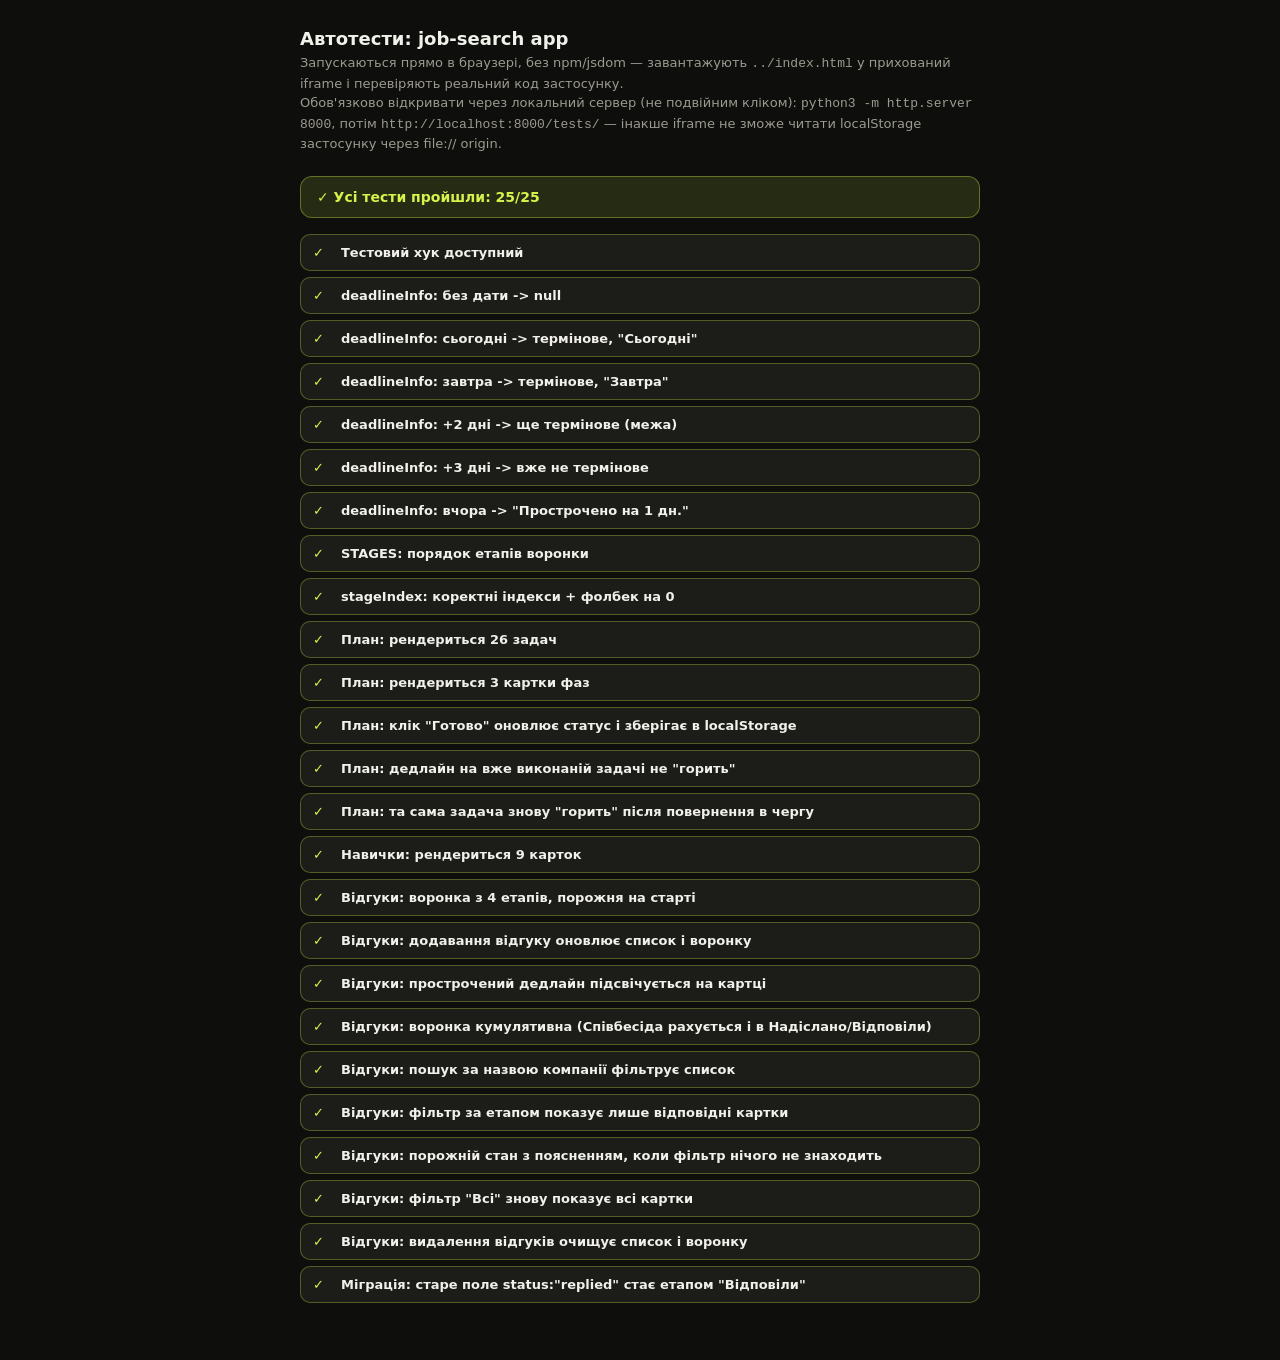
==== tests/index.html @ 1b290388 "Add search and stage filter to the applications list Search by company name and filter cards by funn" ====
<!DOCTYPE html>
<html lang="uk">
<head>
<meta charset="utf-8">
<meta name="viewport" content="width=device-width, initial-scale=1">
<title>Автотести — job-search app</title>
<style>
  body {
    font-family: system-ui, -apple-system, sans-serif;
    background: #0E0F0C; color: #F1F0EA;
    padding: 28px 20px 60px; max-width: 680px; margin: 0 auto;
  }
  h1 { font-size: 18px; margin: 0 0 4px; }
  p.hint { color: #9C9A90; font-size: 13px; margin: 0 0 22px; line-height: 1.5; }
  #summary {
    font-size: 14px; font-weight: 700; padding: 12px 16px; border-radius: 12px;
    margin-bottom: 16px; border: 1px solid rgba(255,255,255,.1);
  }
  #summary.pass { background: rgba(214,242,75,.12); color: #D6F24B; border-color: rgba(214,242,75,.35); }
  #summary.fail { background: rgba(255,111,91,.1); color: #FF6F5B; border-color: rgba(255,111,91,.4); }
  #results { display: flex; flex-direction: column; gap: 6px; }
  .row {
    display: flex; gap: 10px; align-items: flex-start; padding: 10px 12px;
    border-radius: 10px; background: #1C1D19; border: 1px solid rgba(255,255,255,.08); font-size: 13px;
  }
  .row.pass { border-color: rgba(214,242,75,.3); }
  .row.fail { border-color: rgba(255,111,91,.5); background: rgba(255,111,91,.07); }
  .row .mark { flex: 0 0 auto; font-weight: 800; width: 18px; }
  .row.pass .mark { color: #D6F24B; }
  .row.fail .mark { color: #FF6F5B; }
  .row .body { display: flex; flex-direction: column; gap: 3px; }
  .row .name { font-weight: 600; }
  .row .msg { color: #9C9A90; white-space: pre-wrap; font-family: ui-monospace, monospace; font-size: 12px; }
  iframe#sut { position: absolute; width: 390px; height: 844px; left: -9999px; top: 0; border: 0; }
</style>
</head>
<body>
  <h1>Автотести: job-search app</h1>
  <p class="hint">
    Запускаються прямо в браузері, без npm/jsdom — завантажують <code>../index.html</code>
    у прихований iframe і перевіряють реальний код застосунку.<br>
    Обов'язково відкривати через локальний сервер (не подвійним кліком): <code>python3 -m http.server 8000</code>,
    потім <code>http://localhost:8000/tests/</code> — інакше iframe не зможе читати localStorage застосунку через file:// origin.
  </p>
  <div id="summary">Виконується…</div>
  <div id="results"></div>

  <iframe id="sut"></iframe>

  <script>
  (function () {
    var resultsEl = document.getElementById('results');
    var summaryEl = document.getElementById('summary');
    var results = [];

    function record(name, ok, detail) {
      results.push({ name: name, ok: ok, detail: detail || '' });
      var row = document.createElement('div');
      row.className = 'row ' + (ok ? 'pass' : 'fail');
      row.innerHTML =
        '<span class="mark">' + (ok ? '✓' : '✕') + '</span>' +
        '<span class="body"><span class="name"></span>' + (detail ? '<span class="msg"></span>' : '') + '</span>';
      row.querySelector('.name').textContent = name;
      if (detail) row.querySelector('.msg').textContent = detail;
      resultsEl.appendChild(row);
    }

    function assert(cond, msg) {
      if (!cond) throw new Error(msg || 'assertion failed');
    }

    function addDays(date, n) {
      var d = new Date(date);
      d.setDate(d.getDate() + n);
      return d;
    }

    function fmt(date) {
      var y = date.getFullYear();
      var m = String(date.getMonth() + 1).padStart(2, '0');
      var d = String(date.getDate()).padStart(2, '0');
      return y + '-' + m + '-' + d;
    }

    function loadIframe() {
      return new Promise(function (resolve, reject) {
        var ifr = document.getElementById('sut');
        ifr.onload = function () { resolve(ifr.contentWindow); };
        ifr.onerror = function () { reject(new Error('iframe не завантажився')); };
        ifr.src = '../index.html?t=' + Date.now();
      });
    }

    function clearAppStorage() {
      ['job-plan-statuses-v1', 'job-plan-deadlines-v1', 'job-applications-v1', 'job-skills-v1']
        .forEach(function (k) { localStorage.removeItem(k); });
    }

    async function run() {
      var today = new Date(); today.setHours(0, 0, 0, 0);

      clearAppStorage();
      var w, T;
      try {
        w = await loadIframe();
        T = w.__jobAppTest;
        assert(T, 'window.__jobAppTest не знайдено в index.html');
        record('Тестовий хук доступний', true);
      } catch (e) {
        record('Тестовий хук доступний', false, e.message);
        finish();
        return;
      }

      // ---- deadlineInfo ----
      try {
        assert(T.deadlineInfo('') === null, 'очікували null');
        assert(T.deadlineInfo(undefined) === null, 'очікували null');
        record('deadlineInfo: без дати -> null', true);
      } catch (e) { record('deadlineInfo: без дати -> null', false, e.message); }

      try {
        var info = T.deadlineInfo(fmt(today));
        assert(info.urgent === true && info.text === 'Сьогодні', JSON.stringify(info));
        record('deadlineInfo: сьогодні -> термінове, "Сьогодні"', true);
      } catch (e) { record('deadlineInfo: сьогодні -> термінове, "Сьогодні"', false, e.message); }

      try {
        var info = T.deadlineInfo(fmt(addDays(today, 1)));
        assert(info.urgent === true && info.text === 'Завтра', JSON.stringify(info));
        record('deadlineInfo: завтра -> термінове, "Завтра"', true);
      } catch (e) { record('deadlineInfo: завтра -> термінове, "Завтра"', false, e.message); }

      try {
        var info = T.deadlineInfo(fmt(addDays(today, 2)));
        assert(info.urgent === true && info.text === 'Через 2 дн.', JSON.stringify(info));
        record('deadlineInfo: +2 дні -> ще термінове (межа)', true);
      } catch (e) { record('deadlineInfo: +2 дні -> ще термінове (межа)', false, e.message); }

      try {
        var info = T.deadlineInfo(fmt(addDays(today, 3)));
        assert(info.urgent === false, JSON.stringify(info));
        record('deadlineInfo: +3 дні -> вже не термінове', true);
      } catch (e) { record('deadlineInfo: +3 дні -> вже не термінове', false, e.message); }

      try {
        var info = T.deadlineInfo(fmt(addDays(today, -1)));
        assert(info.urgent === true && info.text === 'Прострочено на 1 дн.', JSON.stringify(info));
        record('deadlineInfo: вчора -> "Прострочено на 1 дн."', true);
      } catch (e) { record('deadlineInfo: вчора -> "Прострочено на 1 дн."', false, e.message); }

      // ---- STAGES / stageIndex ----
      try {
        var ids = T.STAGES.map(function (s) { return s.id; });
        assert(JSON.stringify(ids) === JSON.stringify(['sent', 'replied', 'interview', 'offer']), JSON.stringify(ids));
        record('STAGES: порядок етапів воронки', true);
      } catch (e) { record('STAGES: порядок етапів воронки', false, e.message); }

      try {
        assert(T.stageIndex('offer') === 3, 'stageIndex(offer)=' + T.stageIndex('offer'));
        assert(T.stageIndex('невідомий-етап') === 0, 'фолбек=' + T.stageIndex('невідомий-етап'));
        record('stageIndex: коректні індекси + фолбек на 0', true);
      } catch (e) { record('stageIndex: коректні індекси + фолбек на 0', false, e.message); }

      // ---- plan page DOM ----
      var d = w.document;
      try {
        var taskCount = d.querySelectorAll('.task').length;
        assert(taskCount === 26, 'знайдено ' + taskCount);
        record('План: рендериться 26 задач', true);
      } catch (e) { record('План: рендериться 26 задач', false, e.message); }

      try {
        var ovCount = d.querySelectorAll('.ov-card').length;
        assert(ovCount === 3, 'знайдено ' + ovCount);
        record('План: рендериться 3 картки фаз', true);
      } catch (e) { record('План: рендериться 3 картки фаз', false, e.message); }

      var t1 = d.querySelector('.task[data-id="t1"]');
      try {
        t1.querySelector('.seg button[data-key="done"]').click();
        assert(t1.dataset.status === 'done', 'data-status=' + t1.dataset.status);
        var saved = JSON.parse(w.localStorage.getItem('job-plan-statuses-v1') || '{}');
        assert(saved.t1 === 'done', JSON.stringify(saved));
        record('План: клік "Готово" оновлює статус і зберігає в localStorage', true);
      } catch (e) { record('План: клік "Готово" оновлює статус і зберігає в localStorage', false, e.message); }

      try {
        t1.querySelector('.detail-btn').click();
        var dateInput = t1.querySelector('.task-deadline-edit input[type="date"]');
        dateInput.value = fmt(addDays(today, 1));
        dateInput.dispatchEvent(new w.Event('change', { bubbles: true }));
        var chip = t1.querySelector('.task-deadline');
        assert(chip.hidden === false, 'чіп прихований');
        assert(chip.classList.contains('is-urgent') === false, 'очікували НЕ термінове для виконаної задачі: ' + chip.className);
        record('План: дедлайн на вже виконаній задачі не "горить"', true);
      } catch (e) { record('План: дедлайн на вже виконаній задачі не "горить"', false, e.message); }

      try {
        t1.querySelector('.seg button[data-key="queue"]').click();
        var chip = t1.querySelector('.task-deadline');
        assert(chip.classList.contains('is-urgent') === true, 'клас=' + chip.className);
        assert(chip.textContent.indexOf('🔥') === 0, 'текст="' + chip.textContent + '"');
        record('План: та сама задача знову "горить" після повернення в чергу', true);
      } catch (e) { record('План: та сама задача знову "горить" після повернення в чергу', false, e.message); }

      // ---- skills page DOM ----
      try {
        var skillCount = d.querySelectorAll('.skill-card').length;
        assert(skillCount === 9, 'знайдено ' + skillCount);
        record('Навички: рендериться 9 карток', true);
      } catch (e) { record('Навички: рендериться 9 карток', false, e.message); }

      // ---- apps funnel ----
      try {
        var rows = d.querySelectorAll('#appsFunnel .funnel-row');
        assert(rows.length === 4, 'рядків=' + rows.length);
        assert(rows[0].querySelector('.funnel-count').textContent === '0', 'очікували 0 на старті');
        record('Відгуки: воронка з 4 етапів, порожня на старті', true);
      } catch (e) { record('Відгуки: воронка з 4 етапів, порожня на старті', false, e.message); }

      try {
        d.getElementById('appAddBtn').click();
        d.getElementById('appCompany').value = 'Test Co';
        d.getElementById('appDeadline').value = fmt(addDays(today, -1));
        d.getElementById('appForm').requestSubmit();
        var cards = d.querySelectorAll('.app-card');
        assert(cards.length === 1, 'карток=' + cards.length);
        var sentCount = d.querySelector('#appsFunnel .funnel-row:nth-child(1) .funnel-count').textContent;
        assert(sentCount === '1', 'Надіслано=' + sentCount);
        record('Відгуки: додавання відгуку оновлює список і воронку', true);
      } catch (e) { record('Відгуки: додавання відгуку оновлює список і воронку', false, e.message); }

      var appCard = d.querySelector('.app-card');
      try {
        var label = appCard.querySelector('.app-deadline-label');
        assert(label.classList.contains('is-urgent'), 'клас=' + label.className);
        assert(label.textContent.indexOf('Прострочено') !== -1, 'текст="' + label.textContent + '"');
        record('Відгуки: прострочений дедлайн підсвічується на картці', true);
      } catch (e) { record('Відгуки: прострочений дедлайн підсвічується на картці', false, e.message); }

      try {
        appCard.querySelector('.app-seg button[data-key="interview"]').click();
        var counts = Array.from(d.querySelectorAll('#appsFunnel .funnel-count')).map(function (el) { return el.textContent; });
        assert(JSON.stringify(counts) === JSON.stringify(['1', '1', '1', '0']), JSON.stringify(counts));
        record('Відгуки: воронка кумулятивна (Співбесіда рахується і в Надіслано/Відповіли)', true);
      } catch (e) { record('Відгуки: воронка кумулятивна (Співбесіда рахується і в Надіслано/Відповіли)', false, e.message); }

      // ---- filter + search (add a second app so filtering is meaningful) ----
      try {
        d.getElementById('appAddBtn').click();
        d.getElementById('appCompany').value = 'Другий Тест';
        d.getElementById('appForm').requestSubmit();
        var search = d.getElementById('appsSearch');
        search.value = 'test co';
        search.dispatchEvent(new w.Event('input', { bubbles: true }));
        var visible = Array.from(d.querySelectorAll('.app-card .app-company')).map(function (el) { return el.textContent; });
        assert(JSON.stringify(visible) === JSON.stringify(['Test Co']), JSON.stringify(visible));
        record('Відгуки: пошук за назвою компанії фільтрує список', true);
      } catch (e) { record('Відгуки: пошук за назвою компанії фільтрує список', false, e.message); }

      try {
        var search = d.getElementById('appsSearch');
        search.value = '';
        search.dispatchEvent(new w.Event('input', { bubbles: true }));
        d.getElementById('appsStageFilter').querySelector('button[data-key="interview"]').click();
        var visible = Array.from(d.querySelectorAll('.app-card .app-company')).map(function (el) { return el.textContent; });
        assert(JSON.stringify(visible) === JSON.stringify(['Test Co']), JSON.stringify(visible));
        record('Відгуки: фільтр за етапом показує лише відповідні картки', true);
      } catch (e) { record('Відгуки: фільтр за етапом показує лише відповідні картки', false, e.message); }

      try {
        d.getElementById('appsStageFilter').querySelector('button[data-key="offer"]').click();
        var empty = d.getElementById('appsEmpty');
        assert(empty.hidden === false && empty.textContent.indexOf('Нічого не знайдено') !== -1, empty.textContent);
        assert(d.querySelectorAll('.app-card').length === 0, 'карток видно=' + d.querySelectorAll('.app-card').length);
        record('Відгуки: порожній стан з поясненням, коли фільтр нічого не знаходить', true);
      } catch (e) { record('Відгуки: порожній стан з поясненням, коли фільтр нічого не знаходить', false, e.message); }

      try {
        d.getElementById('appsStageFilter').querySelector('button[data-key="all"]').click();
        var cards = d.querySelectorAll('.app-card');
        assert(cards.length === 2, 'карток=' + cards.length);
        record('Відгуки: фільтр "Всі" знову показує всі картки', true);
      } catch (e) { record('Відгуки: фільтр "Всі" знову показує всі картки', false, e.message); }

      try {
        Array.from(d.querySelectorAll('.app-del')).forEach(function (btn) { btn.click(); });
        var cards = d.querySelectorAll('.app-card');
        assert(cards.length === 0, 'карток лишилось=' + cards.length);
        var counts = Array.from(d.querySelectorAll('#appsFunnel .funnel-count')).map(function (el) { return el.textContent; });
        assert(counts.every(function (c) { return c === '0'; }), JSON.stringify(counts));
        record('Відгуки: видалення відгуків очищує список і воронку', true);
      } catch (e) { record('Відгуки: видалення відгуків очищує список і воронку', false, e.message); }

      // ---- migration of legacy data (old "status" field -> "stage") ----
      clearAppStorage();
      localStorage.setItem('job-applications-v1', JSON.stringify([
        { id: 'legacy1', company: 'Legacy Co', link: '', desc: '', status: 'replied' }
      ]));
      try {
        var w2 = await loadIframe();
        var d2 = w2.document;
        var card = d2.querySelector('.app-card[data-id="legacy1"]');
        assert(card, 'картку legacy-відгуку не знайдено');
        var repliedBtn = card.querySelector('.app-seg button[data-key="replied"]');
        assert(repliedBtn.getAttribute('aria-pressed') === 'true', 'aria-pressed=' + repliedBtn.getAttribute('aria-pressed'));
        var dateInput = card.querySelector('.app-deadline input[type="date"]');
        assert(dateInput.value === '', 'value="' + dateInput.value + '"');
        record('Міграція: старе поле status:"replied" стає етапом "Відповіли"', true);
      } catch (e) { record('Міграція: старе поле status:"replied" стає етапом "Відповіли"', false, e.message); }

      clearAppStorage();
      finish();
    }

    function finish() {
      var passed = results.filter(function (r) { return r.ok; }).length;
      var total = results.length;
      summaryEl.className = passed === total ? 'pass' : 'fail';
      summaryEl.textContent = passed === total
        ? '✓ Усі тести пройшли: ' + passed + '/' + total
        : '✕ Провалено ' + (total - passed) + ' з ' + total + ' тестів';
    }

    run();
  })();
  </script>
</body>
</html>
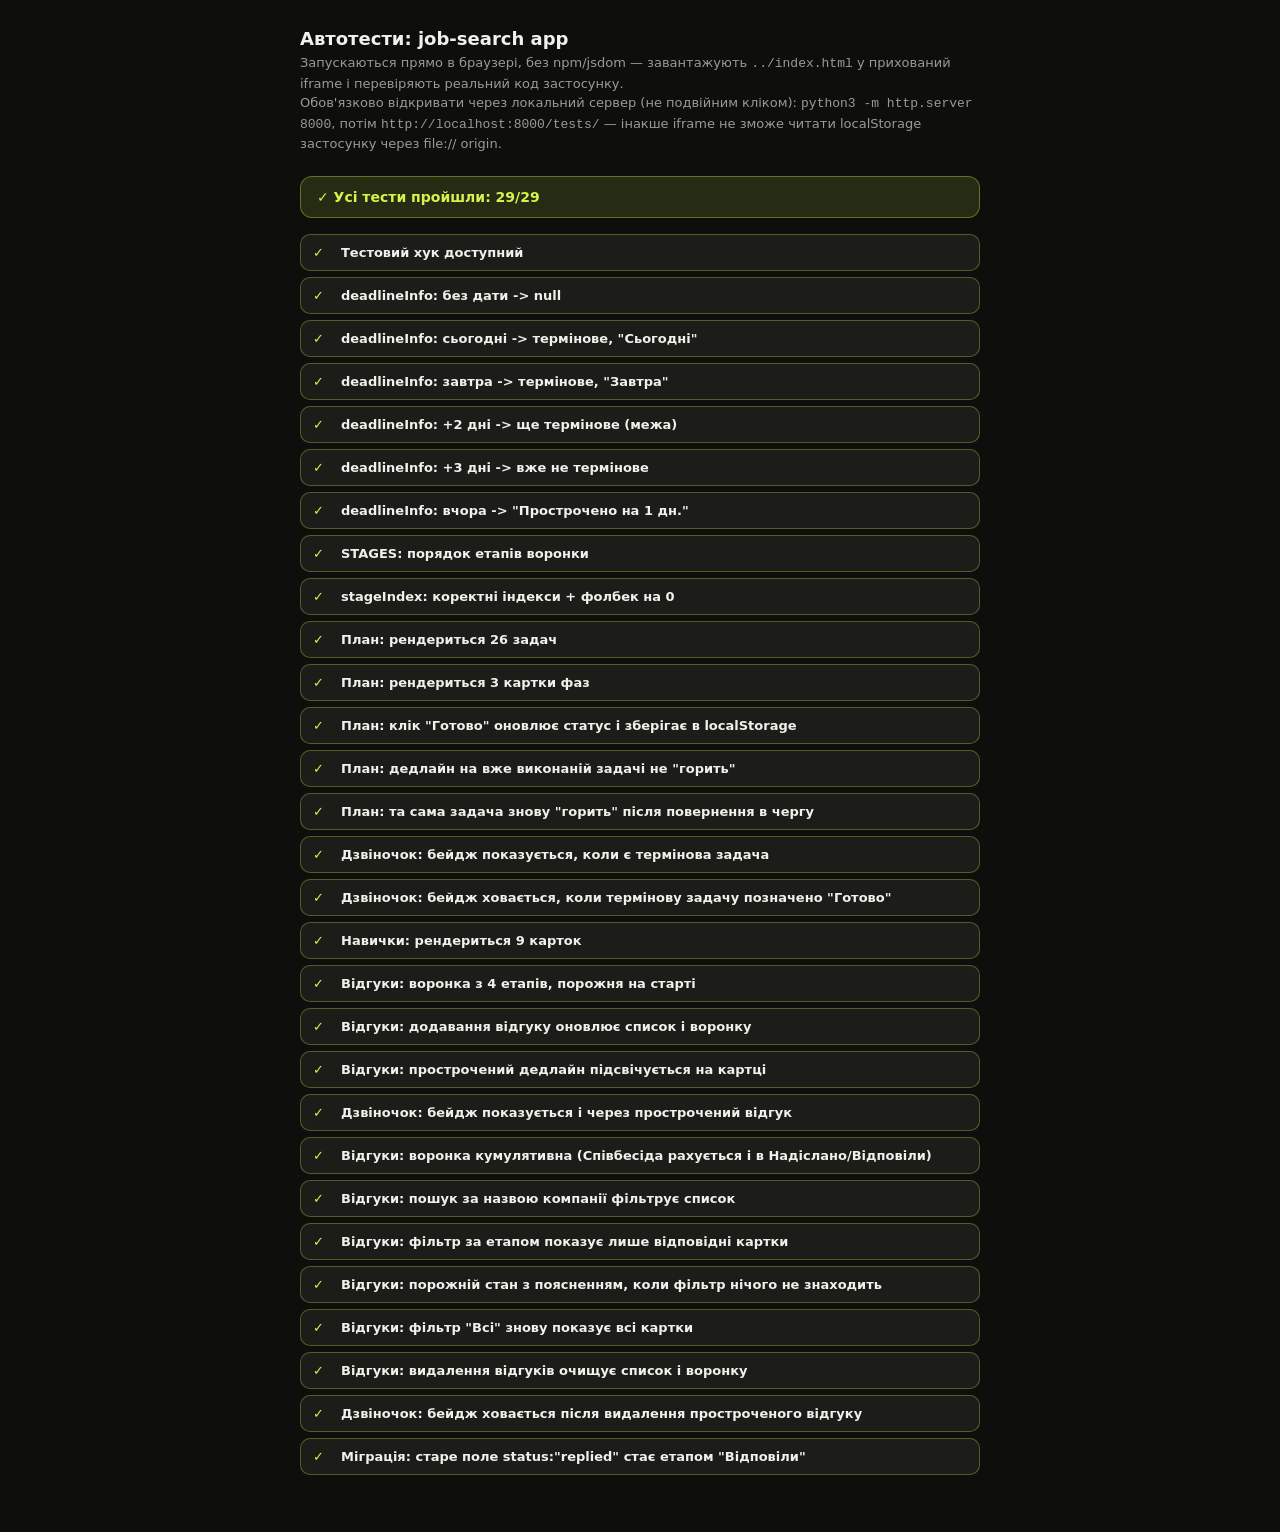
==== commit e2b54419: "Left-align page headers and add a notification bell Replace the symmetric left/right spacer layout (" ====
--- a/tests/index.html
+++ b/tests/index.html
@@ -204,6 +204,21 @@
         record('План: та сама задача знову "горить" після повернення в чергу', true);
       } catch (e) { record('План: та сама задача знову "горить" після повернення в чергу', false, e.message); }
 
+      // ---- notify bell badge ----
+      try {
+        var dots = d.querySelectorAll('.notify-dot');
+        assert(dots.length === 3, 'дзвіночків=' + dots.length);
+        assert(Array.from(dots).every(function (el) { return el.hidden === false; }), 'бейдж не показався при терміновій задачі');
+        record('Дзвіночок: бейдж показується, коли є термінова задача', true);
+      } catch (e) { record('Дзвіночок: бейдж показується, коли є термінова задача', false, e.message); }
+
+      try {
+        t1.querySelector('.seg button[data-key="done"]').click();
+        var dots = d.querySelectorAll('.notify-dot');
+        assert(Array.from(dots).every(function (el) { return el.hidden === true; }), 'бейдж лишився видимим після "Готово"');
+        record('Дзвіночок: бейдж ховається, коли термінову задачу позначено "Готово"', true);
+      } catch (e) { record('Дзвіночок: бейдж ховається, коли термінову задачу позначено "Готово"', false, e.message); }
+
       // ---- skills page DOM ----
       try {
         var skillCount = d.querySelectorAll('.skill-card').length;
@@ -240,6 +255,12 @@
       } catch (e) { record('Відгуки: прострочений дедлайн підсвічується на картці', false, e.message); }
 
       try {
+        var dots = d.querySelectorAll('.notify-dot');
+        assert(Array.from(dots).every(function (el) { return el.hidden === false; }), 'бейдж не показався при простроченому відгуку');
+        record('Дзвіночок: бейдж показується і через прострочений відгук', true);
+      } catch (e) { record('Дзвіночок: бейдж показується і через прострочений відгук', false, e.message); }
+
+      try {
         appCard.querySelector('.app-seg button[data-key="interview"]').click();
         var counts = Array.from(d.querySelectorAll('#appsFunnel .funnel-count')).map(function (el) { return el.textContent; });
         assert(JSON.stringify(counts) === JSON.stringify(['1', '1', '1', '0']), JSON.stringify(counts));
@@ -293,6 +314,12 @@
         record('Відгуки: видалення відгуків очищує список і воронку', true);
       } catch (e) { record('Відгуки: видалення відгуків очищує список і воронку', false, e.message); }
 
+      try {
+        var dots = d.querySelectorAll('.notify-dot');
+        assert(Array.from(dots).every(function (el) { return el.hidden === true; }), 'бейдж лишився видимим після видалення простроченого відгуку');
+        record('Дзвіночок: бейдж ховається після видалення простроченого відгуку', true);
+      } catch (e) { record('Дзвіночок: бейдж ховається після видалення простроченого відгуку', false, e.message); }
+
       // ---- migration of legacy data (old "status" field -> "stage") ----
       clearAppStorage();
       localStorage.setItem('job-applications-v1', JSON.stringify([
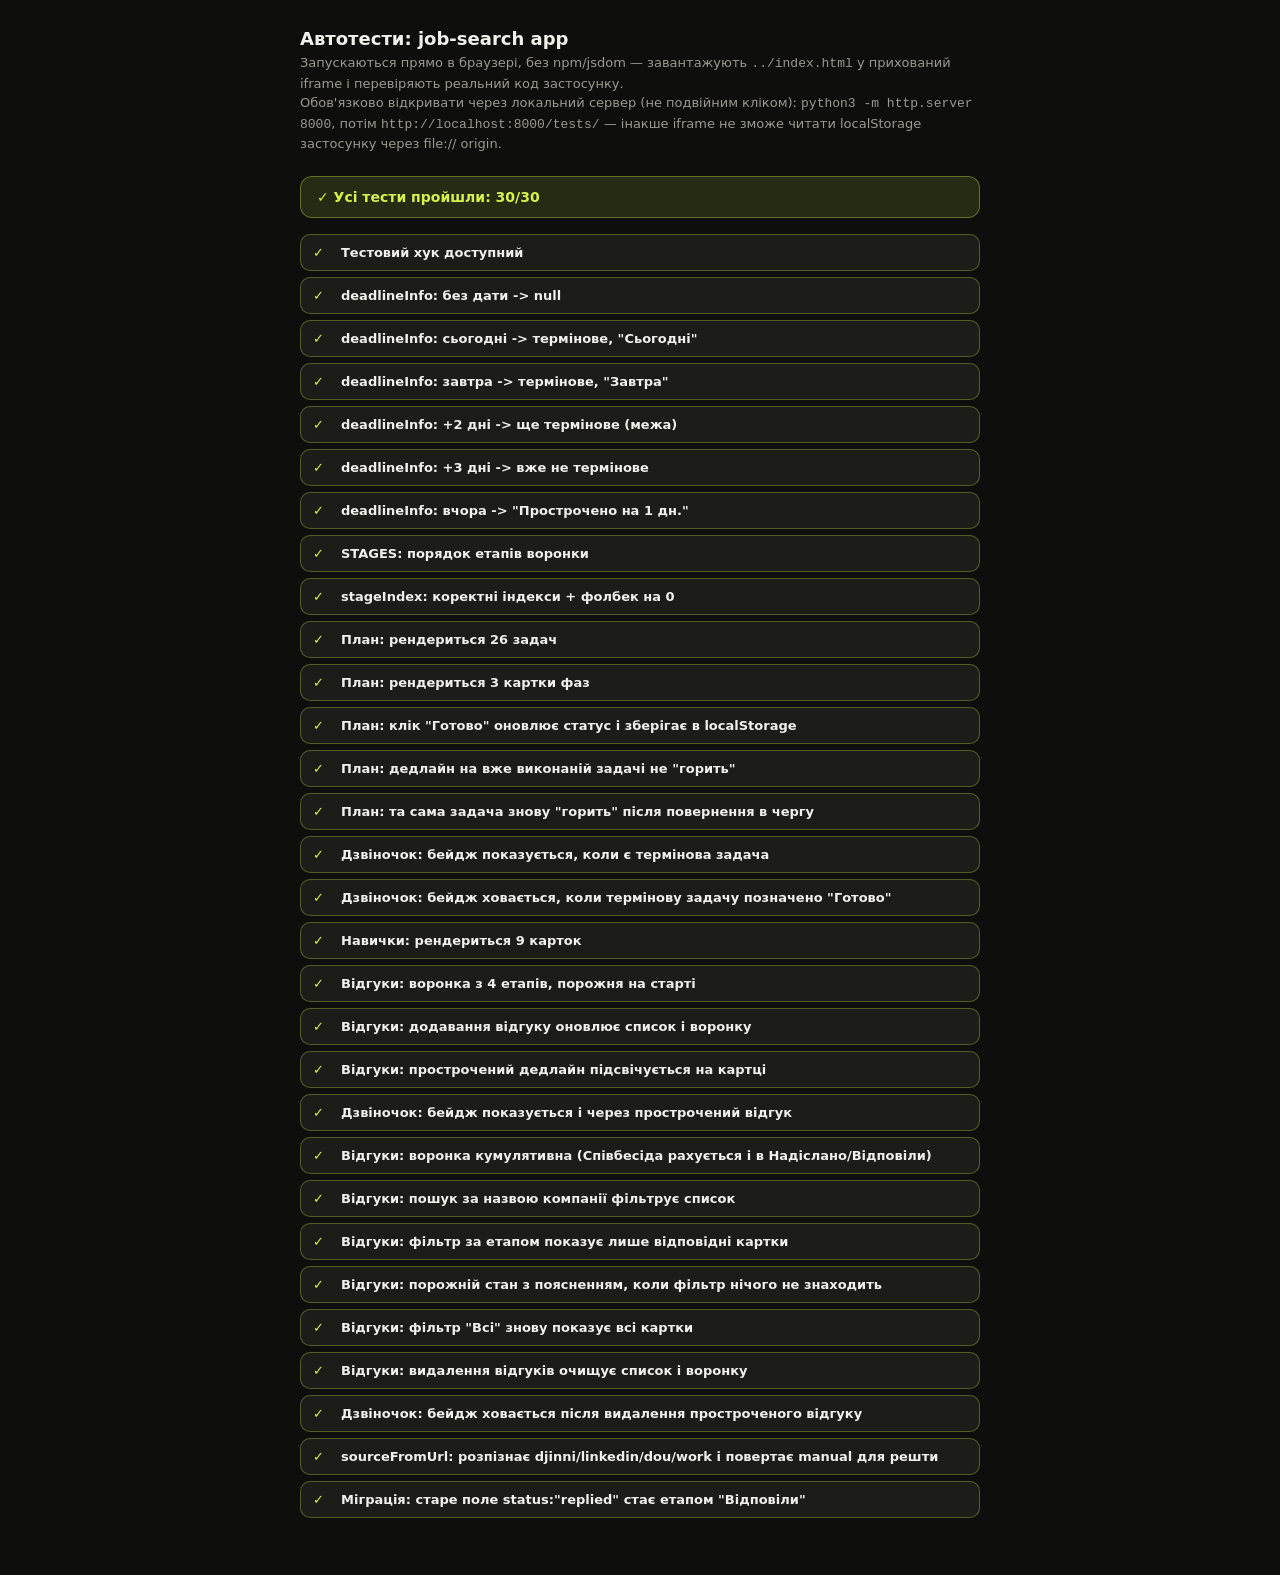
==== commit 1a10d428: "Add Phase 1 job-board source badges and source filter - Add sourceFromUrl() helper that auto-detects" ====
--- a/tests/index.html
+++ b/tests/index.html
@@ -207,7 +207,7 @@
       // ---- notify bell badge ----
       try {
         var dots = d.querySelectorAll('.notify-dot');
-        assert(dots.length === 3, 'дзвіночків=' + dots.length);
+        assert(dots.length === 4, 'дзвіночків=' + dots.length);
         assert(Array.from(dots).every(function (el) { return el.hidden === false; }), 'бейдж не показався при терміновій задачі');
         record('Дзвіночок: бейдж показується, коли є термінова задача', true);
       } catch (e) { record('Дзвіночок: бейдж показується, коли є термінова задача', false, e.message); }
@@ -320,6 +320,19 @@
         record('Дзвіночок: бейдж ховається після видалення простроченого відгуку', true);
       } catch (e) { record('Дзвіночок: бейдж ховається після видалення простроченого відгуку', false, e.message); }
 
+      // ---- sourceFromUrl ----
+      try {
+        assert(T.sourceFromUrl('https://djinni.co/jobs/123') === 'djinni', 'djinni');
+        assert(T.sourceFromUrl('https://www.linkedin.com/jobs/view/123') === 'linkedin', 'linkedin');
+        assert(T.sourceFromUrl('https://jobs.linkedin.com/foo') === 'linkedin', 'linkedin subdomain');
+        assert(T.sourceFromUrl('https://dou.ua/jobs/1') === 'dou', 'dou');
+        assert(T.sourceFromUrl('https://work.ua/jobs/1') === 'work', 'work.ua');
+        assert(T.sourceFromUrl('https://example.com/job') === 'manual', 'unknown -> manual');
+        assert(T.sourceFromUrl('') === 'manual', 'empty -> manual');
+        assert(T.sourceFromUrl(null) === 'manual', 'null -> manual');
+        record('sourceFromUrl: розпізнає djinni/linkedin/dou/work і повертає manual для решти', true);
+      } catch (e) { record('sourceFromUrl: розпізнає djinni/linkedin/dou/work і повертає manual для решти', false, e.message); }
+
       // ---- migration of legacy data (old "status" field -> "stage") ----
       clearAppStorage();
       localStorage.setItem('job-applications-v1', JSON.stringify([
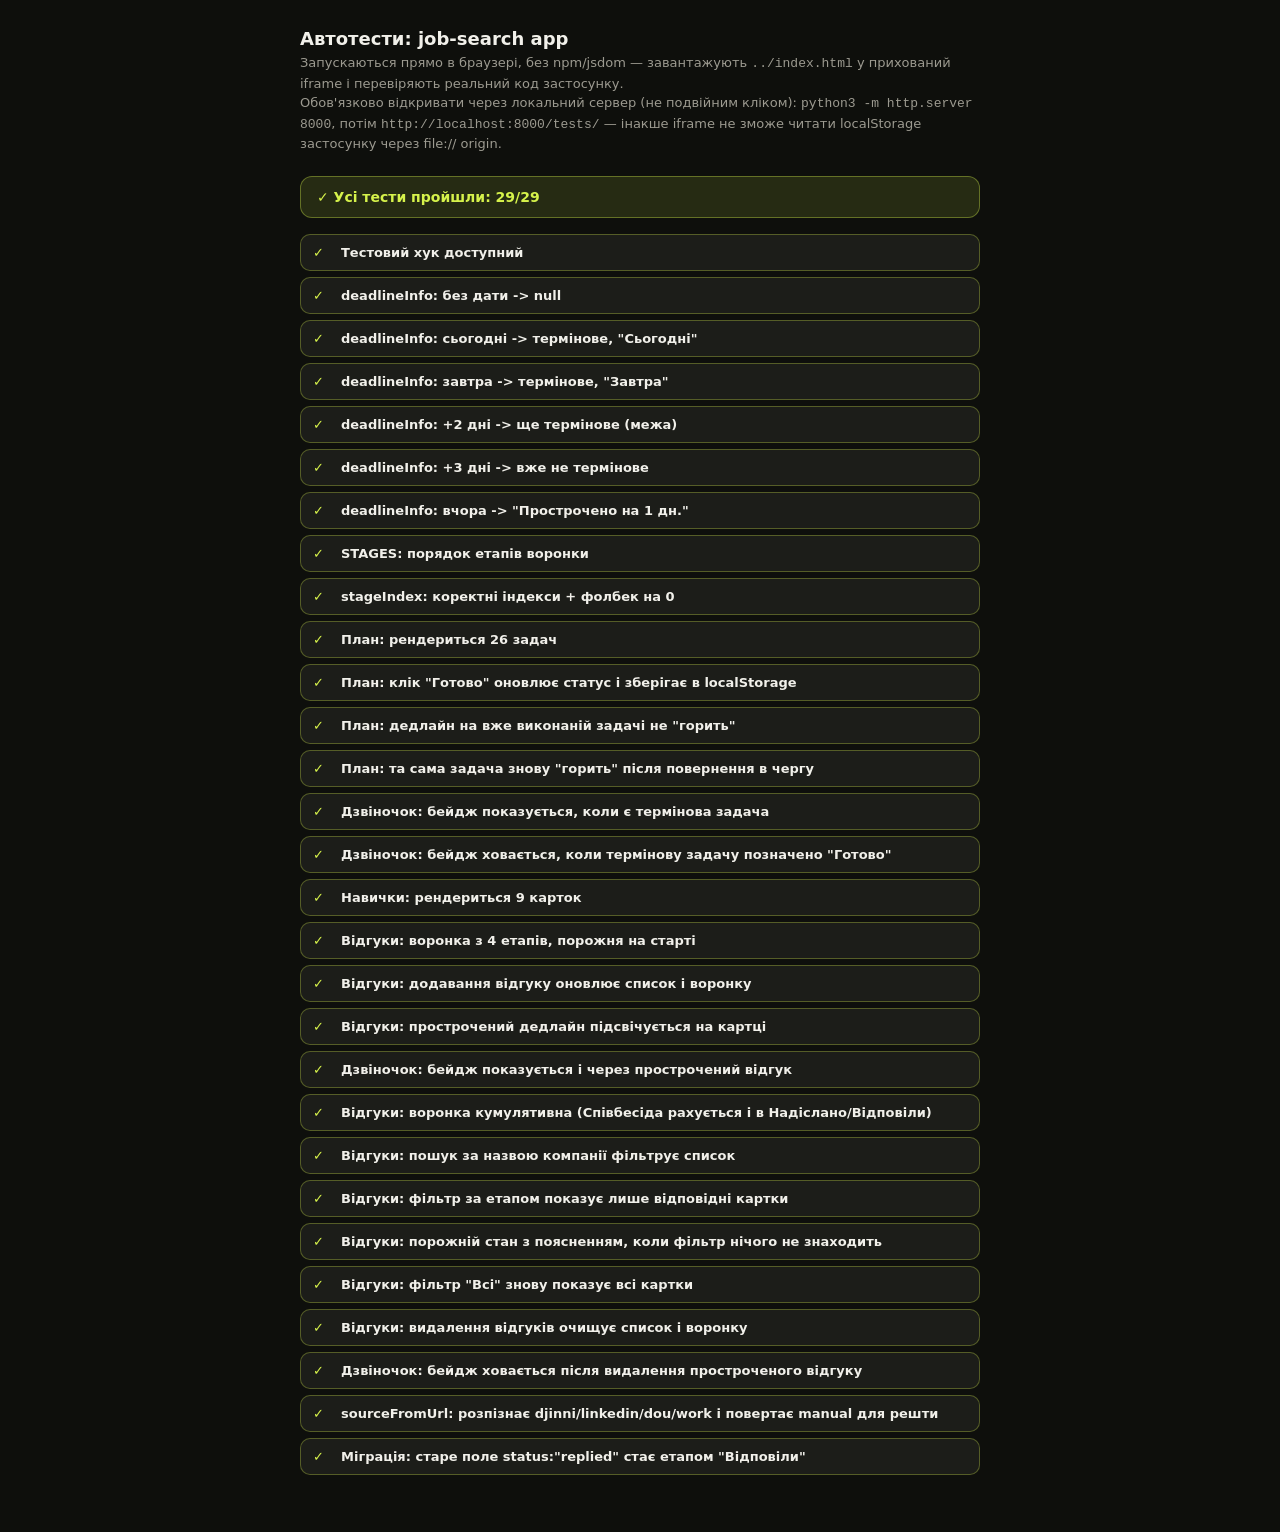
==== commit 38cb774f: "Remove phase-overview cards from the Plan page Drops the Кейси/Сайт і CV/Пошук progress cards above " ====
--- a/tests/index.html
+++ b/tests/index.html
@@ -170,12 +170,6 @@
         record('План: рендериться 26 задач', true);
       } catch (e) { record('План: рендериться 26 задач', false, e.message); }
 
-      try {
-        var ovCount = d.querySelectorAll('.ov-card').length;
-        assert(ovCount === 3, 'знайдено ' + ovCount);
-        record('План: рендериться 3 картки фаз', true);
-      } catch (e) { record('План: рендериться 3 картки фаз', false, e.message); }
-
       var t1 = d.querySelector('.task[data-id="t1"]');
       try {
         t1.querySelector('.seg button[data-key="done"]').click();
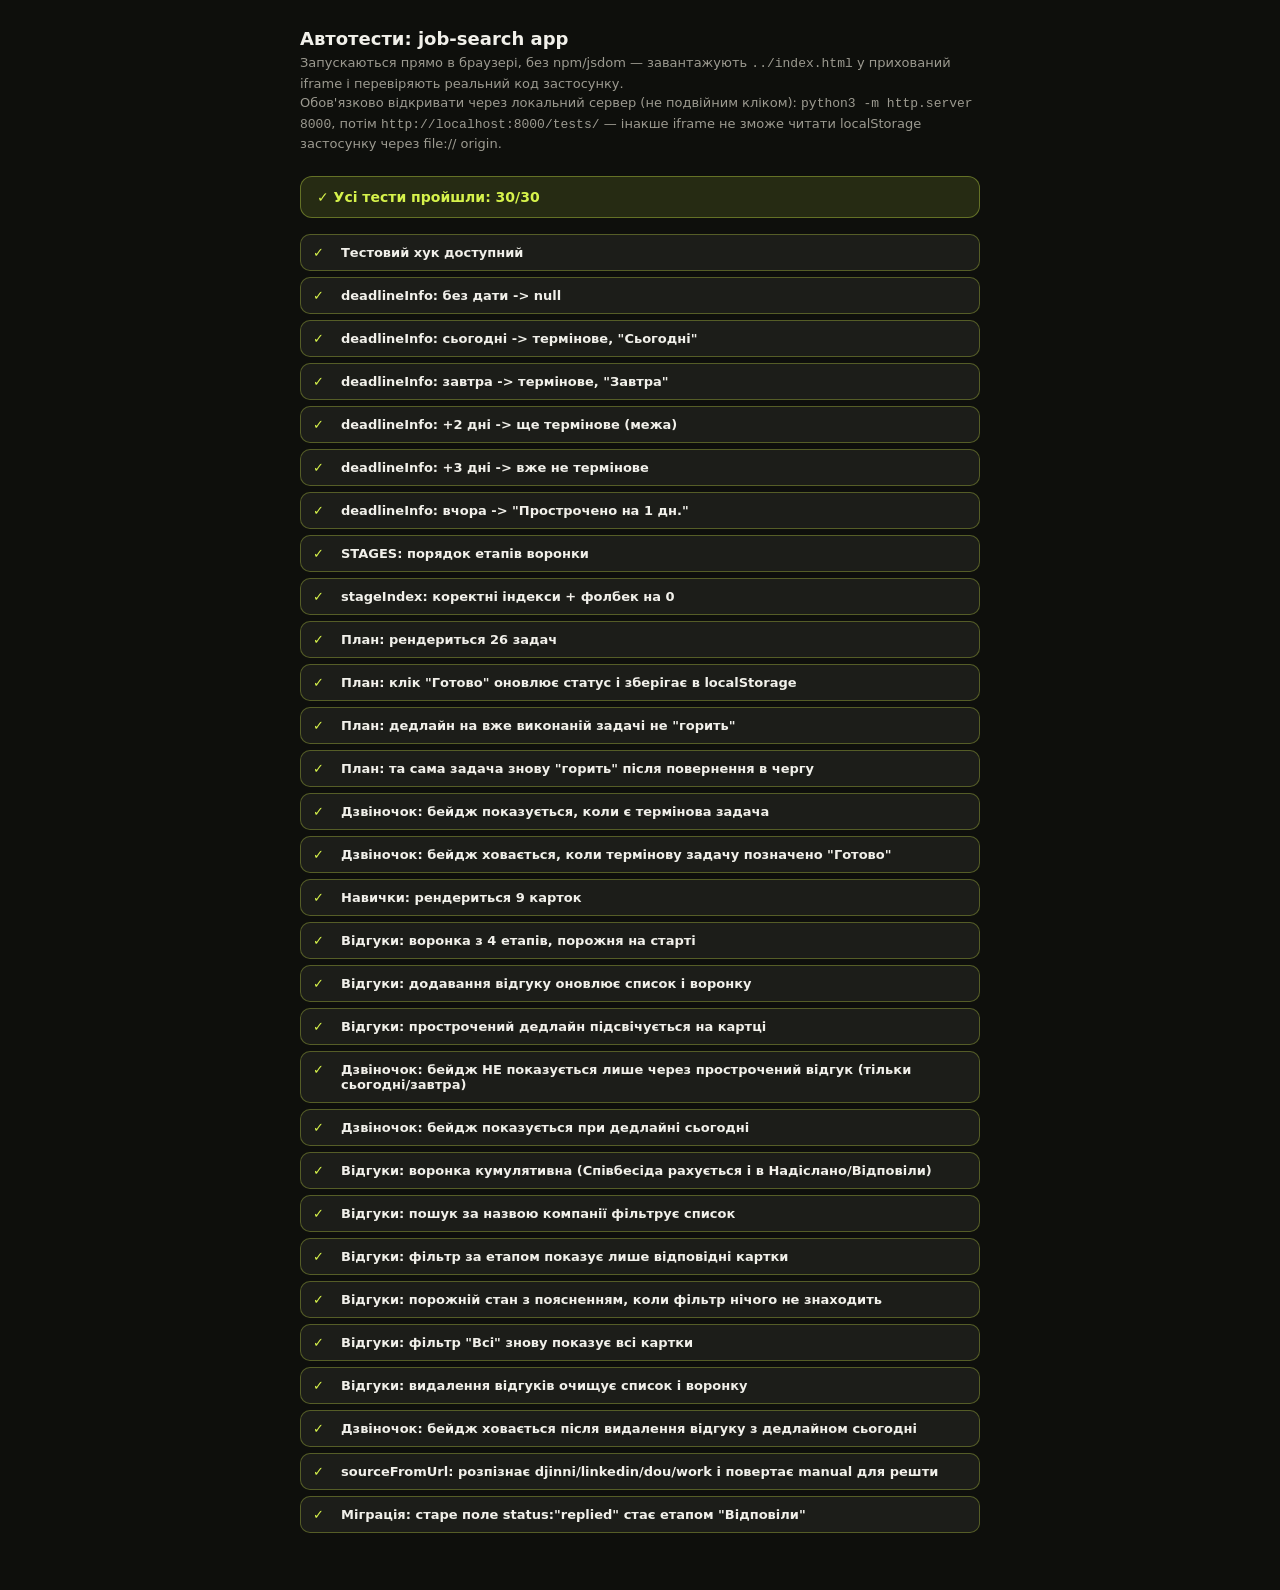
==== commit e8119a55: "Redesign the top bar into a shared ScreenHeader component (Етап 1) Replace the per-page brand-row+to" ====
--- a/tests/index.html
+++ b/tests/index.html
@@ -198,10 +198,10 @@
         record('План: та сама задача знову "горить" після повернення в чергу', true);
       } catch (e) { record('План: та сама задача знову "горить" після повернення в чергу', false, e.message); }
 
-      // ---- notify bell badge ----
-      try {
-        var dots = d.querySelectorAll('.notify-dot');
-        assert(dots.length === 4, 'дзвіночків=' + dots.length);
+      // ---- notify bell badge (bell lives only on the Plan header now) ----
+      try {
+        var dots = d.querySelectorAll('.notify-dot');
+        assert(dots.length === 1, 'дзвіночків=' + dots.length);
         assert(Array.from(dots).every(function (el) { return el.hidden === false; }), 'бейдж не показався при терміновій задачі');
         record('Дзвіночок: бейдж показується, коли є термінова задача', true);
       } catch (e) { record('Дзвіночок: бейдж показується, коли є термінова задача', false, e.message); }
@@ -250,9 +250,18 @@
 
       try {
         var dots = d.querySelectorAll('.notify-dot');
-        assert(Array.from(dots).every(function (el) { return el.hidden === false; }), 'бейдж не показався при простроченому відгуку');
-        record('Дзвіночок: бейдж показується і через прострочений відгук', true);
-      } catch (e) { record('Дзвіночок: бейдж показується і через прострочений відгук', false, e.message); }
+        assert(Array.from(dots).every(function (el) { return el.hidden === true; }), 'бейдж показався лише через прострочений (не сьогодні/завтра) відгук');
+        record('Дзвіночок: бейдж НЕ показується лише через прострочений відгук (тільки сьогодні/завтра)', true);
+      } catch (e) { record('Дзвіночок: бейдж НЕ показується лише через прострочений відгук (тільки сьогодні/завтра)', false, e.message); }
+
+      try {
+        var dateInput = appCard.querySelector('.app-deadline input[type="date"]');
+        dateInput.value = fmt(today);
+        dateInput.dispatchEvent(new w.Event('change', { bubbles: true }));
+        var dots = d.querySelectorAll('.notify-dot');
+        assert(Array.from(dots).every(function (el) { return el.hidden === false; }), 'бейдж не показався при дедлайні сьогодні');
+        record('Дзвіночок: бейдж показується при дедлайні сьогодні', true);
+      } catch (e) { record('Дзвіночок: бейдж показується при дедлайні сьогодні', false, e.message); }
 
       try {
         appCard.querySelector('.app-seg button[data-key="interview"]').click();
@@ -310,9 +319,9 @@
 
       try {
         var dots = d.querySelectorAll('.notify-dot');
-        assert(Array.from(dots).every(function (el) { return el.hidden === true; }), 'бейдж лишився видимим після видалення простроченого відгуку');
-        record('Дзвіночок: бейдж ховається після видалення простроченого відгуку', true);
-      } catch (e) { record('Дзвіночок: бейдж ховається після видалення простроченого відгуку', false, e.message); }
+        assert(Array.from(dots).every(function (el) { return el.hidden === true; }), 'бейдж лишився видимим після видалення відгуку з дедлайном сьогодні');
+        record('Дзвіночок: бейдж ховається після видалення відгуку з дедлайном сьогодні', true);
+      } catch (e) { record('Дзвіночок: бейдж ховається після видалення відгуку з дедлайном сьогодні', false, e.message); }
 
       // ---- sourceFromUrl ----
       try {
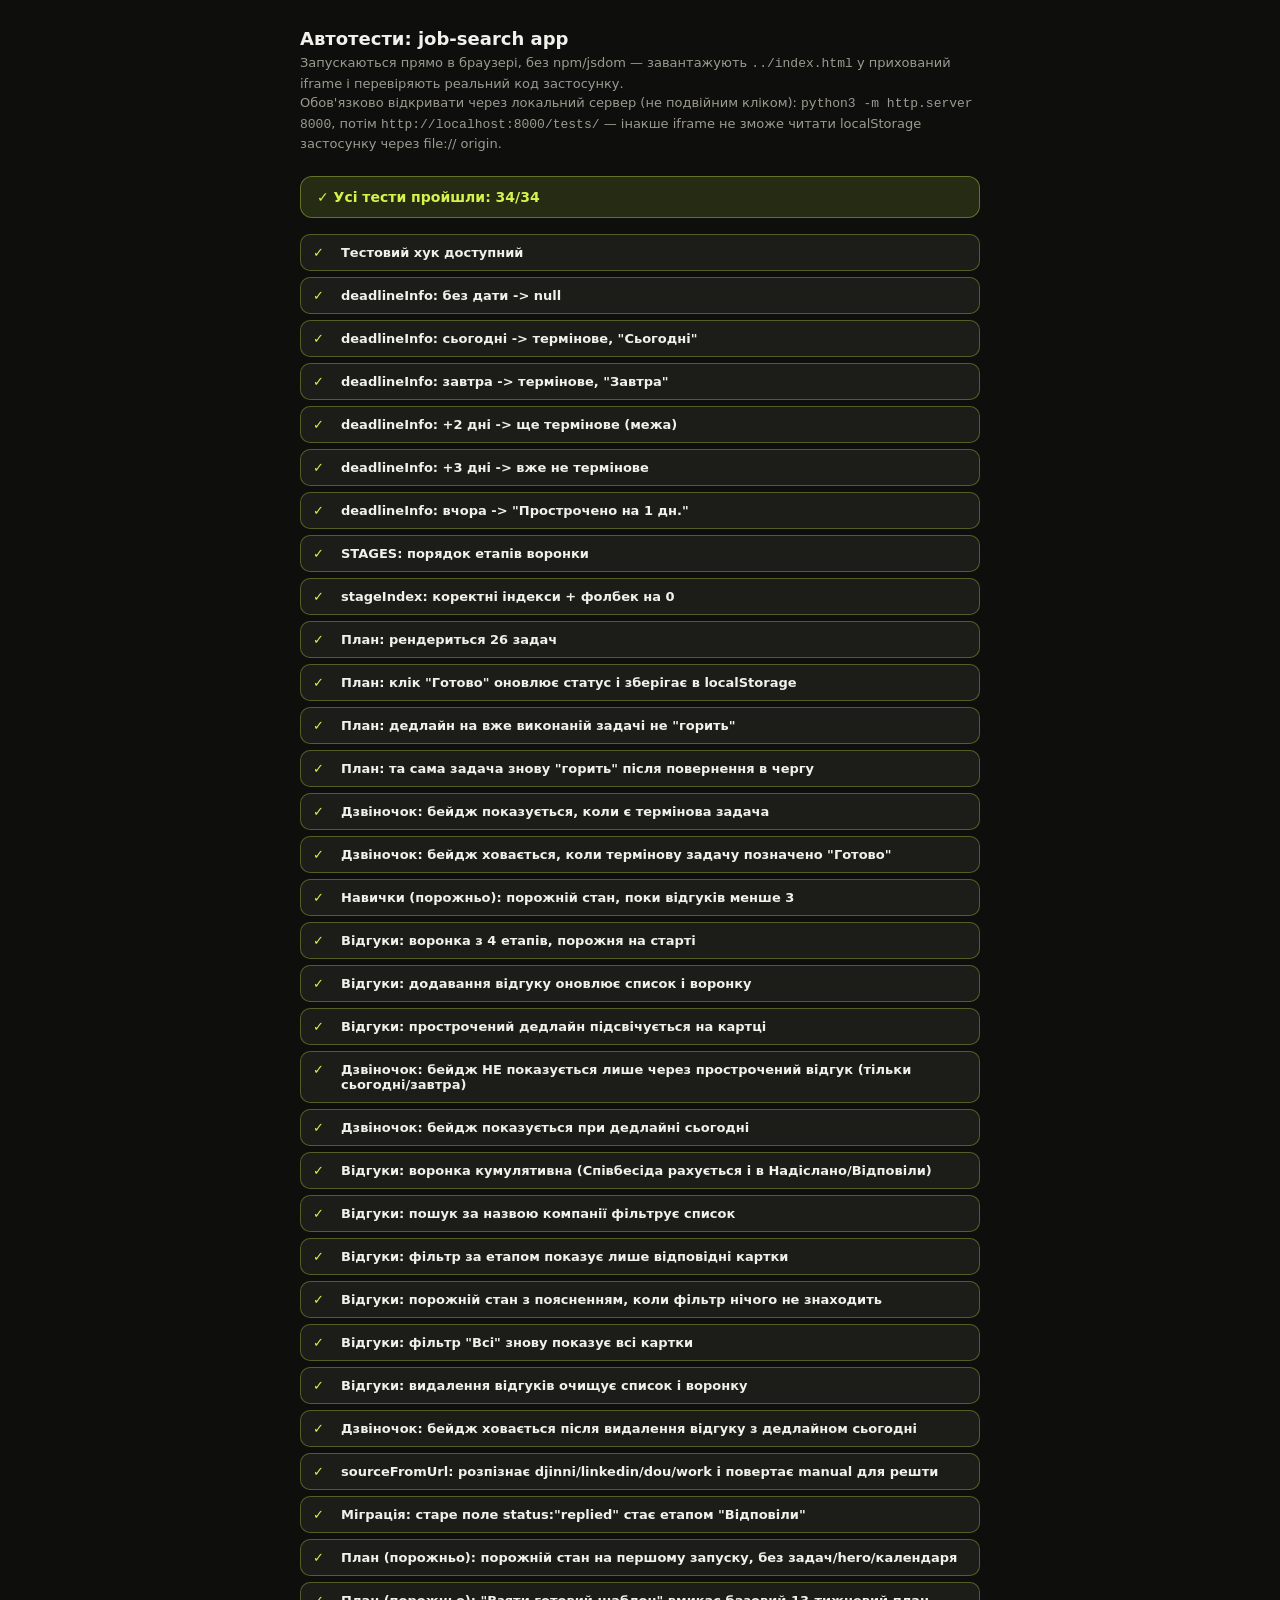
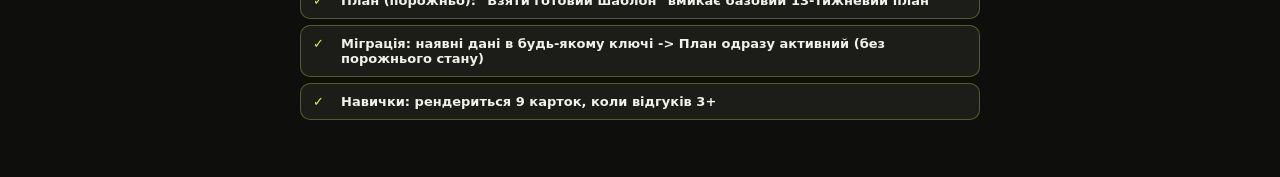
==== commit 795f8462: "Add empty states and unify the Plan tab with the plan-switcher (Етап 2) Plan/Apps/Skills now show a " ====
--- a/tests/index.html
+++ b/tests/index.html
@@ -91,9 +91,21 @@
       });
     }
 
+    var ALL_APP_KEYS = ['job-plan-statuses-v1', 'job-plan-deadlines-v1', 'job-applications-v1', 'job-skills-v1',
+      'job-skills-analysis-updated-v1', 'job-profile-v1', 'job-plan-active-id-v1', 'job-learning-plans-v1',
+      'job-active-learning-plan-v1', 'job-learning-plan-statuses-v1', 'job-learning-plan-deadlines-v1'];
+
+    // Resets to the state an existing installation is in: real plan/app/skills data,
+    // with the builtin 13-week plan active on the Plan tab (matches the migration in
+    // js/plan.js loadPlanActiveId() — most tests below exercise that populated state).
+    // A true first-ever-load (no data in ANY app key, `job-plan-active-id-v1` absent
+    // too) is what shows the new empty state, and is tested separately below.
     function clearAppStorage() {
-      ['job-plan-statuses-v1', 'job-plan-deadlines-v1', 'job-applications-v1', 'job-skills-v1']
-        .forEach(function (k) { localStorage.removeItem(k); });
+      ALL_APP_KEYS.forEach(function (k) { localStorage.removeItem(k); });
+      localStorage.setItem('job-plan-active-id-v1', 'builtin');
+    }
+    function clearAppStorageFully() {
+      ALL_APP_KEYS.forEach(function (k) { localStorage.removeItem(k); });
     }
 
     async function run() {
@@ -215,10 +227,10 @@
 
       // ---- skills page DOM ----
       try {
-        var skillCount = d.querySelectorAll('.skill-card').length;
-        assert(skillCount === 9, 'знайдено ' + skillCount);
-        record('Навички: рендериться 9 карток', true);
-      } catch (e) { record('Навички: рендериться 9 карток', false, e.message); }
+        assert(d.getElementById('skillsEmptyState').hidden === false, 'порожній стан Навичок не показався при 0 відгуках');
+        assert(d.querySelectorAll('.skill-card').length === 0, 'чекліст не мав би рендеритись до 3 відгуків');
+        record('Навички (порожньо): порожній стан, поки відгуків менше 3', true);
+      } catch (e) { record('Навички (порожньо): порожній стан, поки відгуків менше 3', false, e.message); }
 
       // ---- apps funnel ----
       try {
@@ -296,7 +308,7 @@
       try {
         d.getElementById('appsStageFilter').querySelector('button[data-key="offer"]').click();
         var empty = d.getElementById('appsEmpty');
-        assert(empty.hidden === false && empty.textContent.indexOf('Нічого не знайдено') !== -1, empty.textContent);
+        assert(empty.hidden === false && empty.textContent.indexOf('Нічого не знайшлося') !== -1, empty.textContent);
         assert(d.querySelectorAll('.app-card').length === 0, 'карток видно=' + d.querySelectorAll('.app-card').length);
         record('Відгуки: порожній стан з поясненням, коли фільтр нічого не знаходить', true);
       } catch (e) { record('Відгуки: порожній стан з поясненням, коли фільтр нічого не знаходить', false, e.message); }
@@ -353,6 +365,60 @@
         record('Міграція: старе поле status:"replied" стає етапом "Відповіли"', true);
       } catch (e) { record('Міграція: старе поле status:"replied" стає етапом "Відповіли"', false, e.message); }
 
+      // ---- Plan tab: empty state on a genuinely first-ever load ----
+      clearAppStorageFully();
+      var w3, d3;
+      try {
+        w3 = await loadIframe();
+        d3 = w3.document;
+        assert(d3.getElementById('planEmptyState').hidden === false, 'порожній стан Плану не показався на першому запуску');
+        assert(d3.querySelectorAll('#plan .task').length === 0, 'задачі не мали б рендеритись до вибору плану');
+        assert(d3.getElementById('heroCard').hidden === true, 'hero-картка не мала б показуватись у порожньому стані');
+        assert(d3.getElementById('deadlineCalendar').hidden === true, 'календар не мав би показуватись у порожньому стані');
+        record('План (порожньо): порожній стан на першому запуску, без задач/hero/календаря', true);
+      } catch (e) { record('План (порожньо): порожній стан на першому запуску, без задач/hero/календаря', false, e.message); }
+
+      try {
+        d3.getElementById('planEmptyTemplateBtn').click();
+        assert(d3.getElementById('planEmptyState').hidden === true, 'порожній стан лишився видимим після "Взяти готовий шаблон"');
+        assert(d3.querySelectorAll('#plan .task').length === 26, 'задач=' + d3.querySelectorAll('#plan .task').length);
+        assert(w3.localStorage.getItem('job-plan-active-id-v1') === 'builtin', 'job-plan-active-id-v1 не зберігся як "builtin"');
+        record('План (порожньо): "Взяти готовий шаблон" вмикає базовий 13-тижневий план', true);
+      } catch (e) { record('План (порожньо): "Взяти готовий шаблон" вмикає базовий 13-тижневий план', false, e.message); }
+
+      // ---- Plan tab: an existing installation (data in some other key, but no
+      // explicit job-plan-active-id-v1 yet) migrates straight to the builtin plan,
+      // never showing the empty state — this is what protects a returning user's
+      // already-tracked plan from suddenly appearing "empty". ----
+      clearAppStorageFully();
+      localStorage.setItem('job-profile-v1', JSON.stringify({ name: 'Test User', email: '', role: '', bio: '' }));
+      try {
+        var w4 = await loadIframe();
+        var d4 = w4.document;
+        assert(d4.getElementById('planEmptyState').hidden === true, 'порожній стан показався для наявного користувача');
+        assert(d4.querySelectorAll('#plan .task').length === 26, 'задач=' + d4.querySelectorAll('#plan .task').length);
+        assert(w4.localStorage.getItem('job-plan-active-id-v1') === 'builtin', 'job-plan-active-id-v1 не мігрував на "builtin"');
+        record('Міграція: наявні дані в будь-якому ключі -> План одразу активний (без порожнього стану)', true);
+      } catch (e) { record('Міграція: наявні дані в будь-якому ключі -> План одразу активний (без порожнього стану)', false, e.message); }
+
+      // ---- Skills tab: frequency-analysis checklist renders once there are
+      // enough tracked applications (3-5, per the "Навички (порожньо)" spec) ----
+      clearAppStorageFully();
+      localStorage.setItem('job-plan-active-id-v1', 'builtin');
+      localStorage.setItem('job-applications-v1', JSON.stringify([
+        { id: 'sk1', company: 'A', link: '', desc: '', stage: 'sent', deadline: '', source: 'manual' },
+        { id: 'sk2', company: 'B', link: '', desc: '', stage: 'sent', deadline: '', source: 'manual' },
+        { id: 'sk3', company: 'C', link: '', desc: '', stage: 'sent', deadline: '', source: 'manual' }
+      ]));
+      try {
+        var w5 = await loadIframe();
+        var d5 = w5.document;
+        assert(d5.getElementById('skillsEmptyState').hidden === true, 'порожній стан лишився видимим при 3 відгуках');
+        var skillCount = d5.querySelectorAll('.skill-card').length;
+        assert(skillCount === 9, 'знайдено ' + skillCount);
+        record('Навички: рендериться 9 карток, коли відгуків 3+', true);
+      } catch (e) { record('Навички: рендериться 9 карток, коли відгуків 3+', false, e.message); }
+
       clearAppStorage();
       finish();
     }
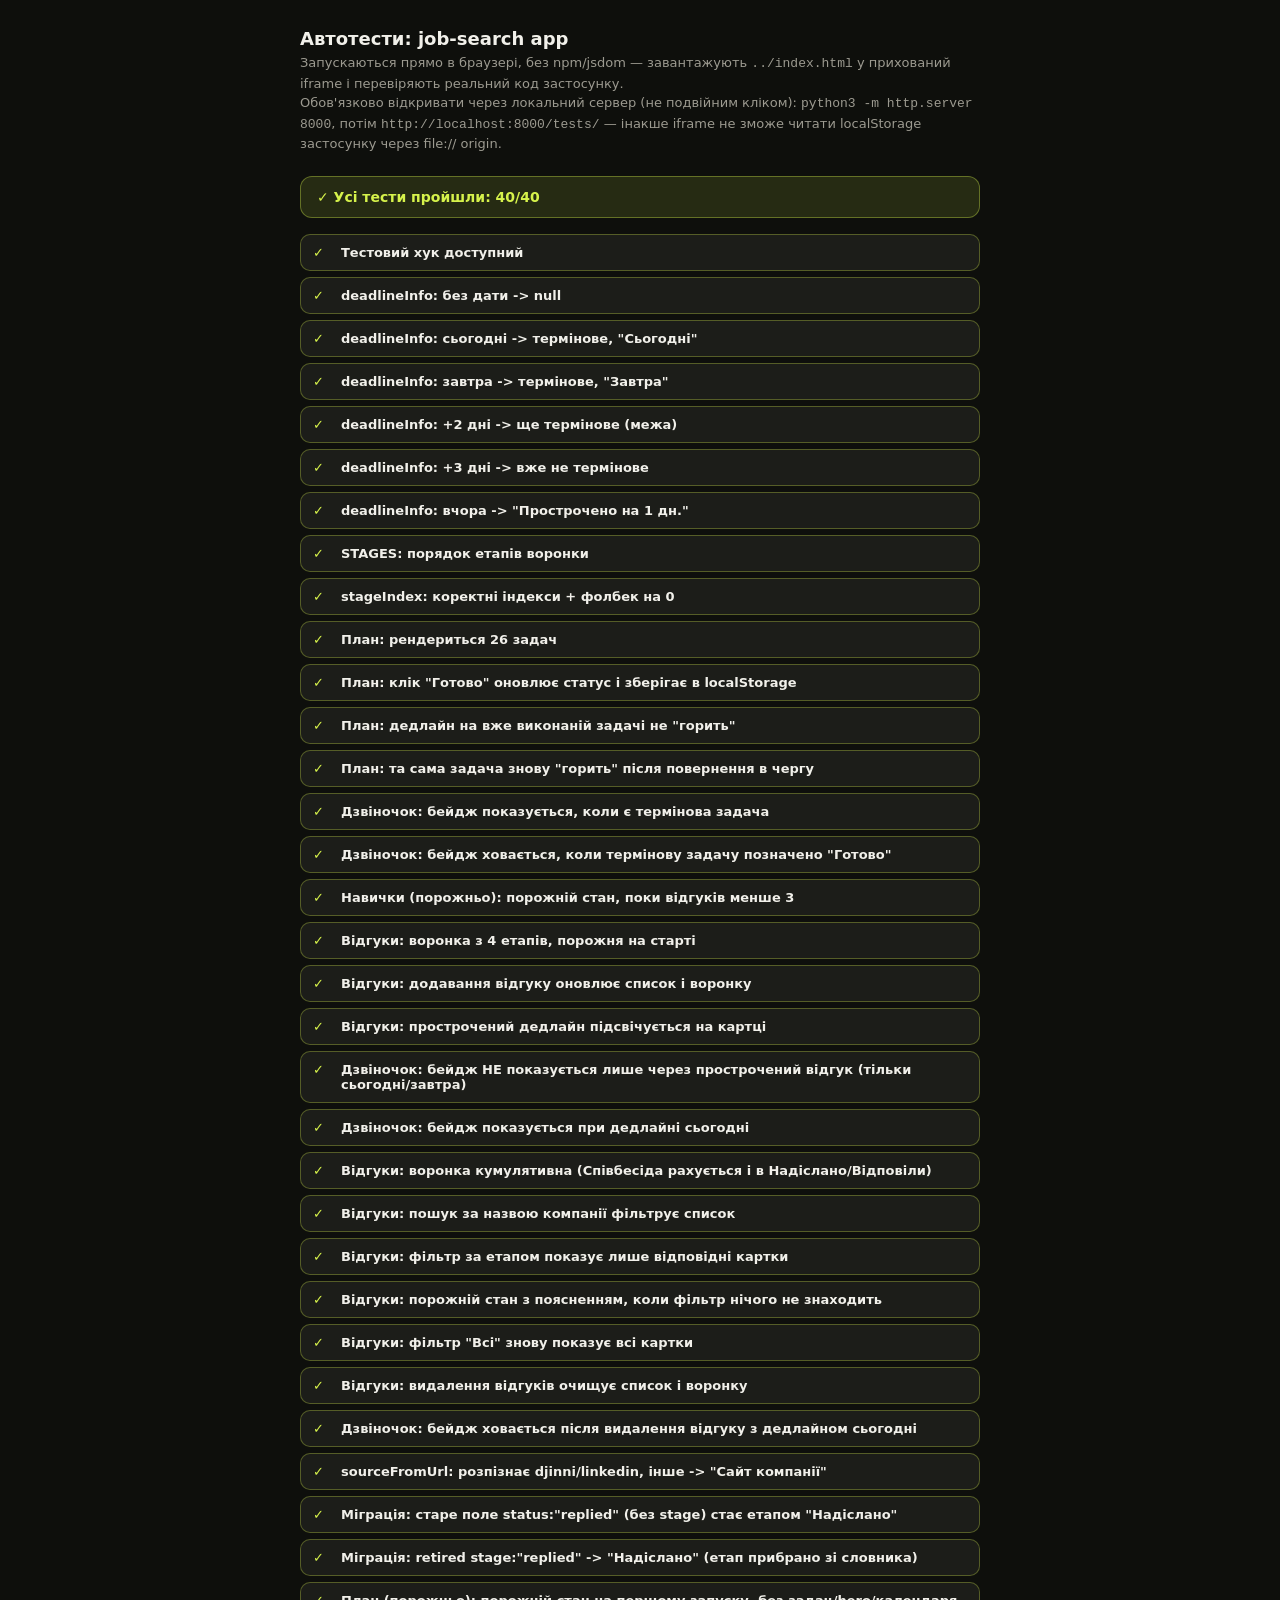
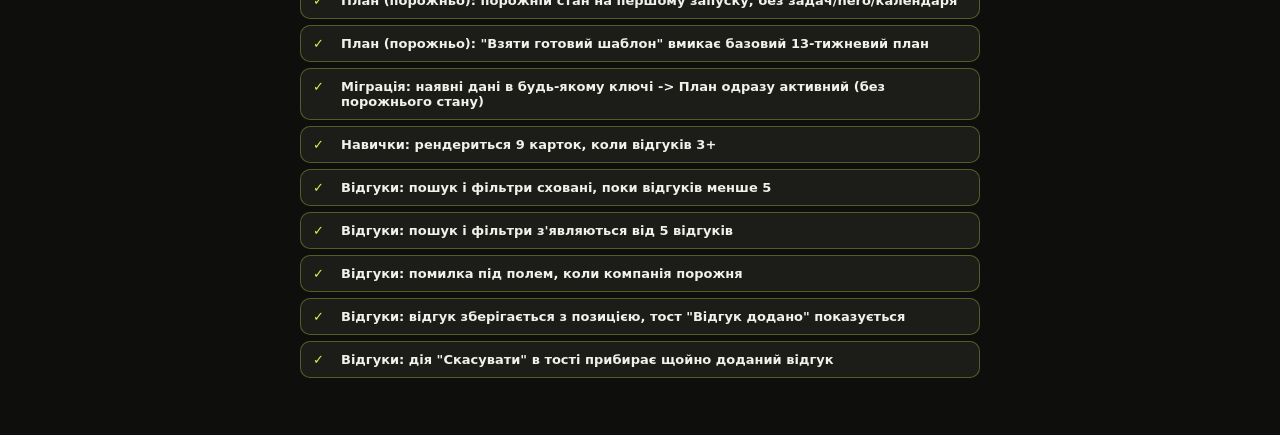
==== commit 31045cbc: "Rework the Apps screen: new stage dictionary, labeled form, chip + toast (Етап 5) Stage dictionary i" ====
--- a/tests/index.html
+++ b/tests/index.html
@@ -164,7 +164,7 @@
       // ---- STAGES / stageIndex ----
       try {
         var ids = T.STAGES.map(function (s) { return s.id; });
-        assert(JSON.stringify(ids) === JSON.stringify(['sent', 'replied', 'interview', 'offer']), JSON.stringify(ids));
+        assert(JSON.stringify(ids) === JSON.stringify(['sent', 'test', 'interview', 'offer', 'rejected']), JSON.stringify(ids));
         record('STAGES: порядок етапів воронки', true);
       } catch (e) { record('STAGES: порядок етапів воронки', false, e.message); }
 
@@ -256,7 +256,7 @@
       try {
         var label = appCard.querySelector('.app-deadline-label');
         assert(label.classList.contains('is-urgent'), 'клас=' + label.className);
-        assert(label.textContent.indexOf('Прострочено') !== -1, 'текст="' + label.textContent + '"');
+        assert(label.textContent.indexOf('Наступний крок') !== -1, 'текст="' + label.textContent + '"');
         record('Відгуки: прострочений дедлайн підсвічується на картці', true);
       } catch (e) { record('Відгуки: прострочений дедлайн підсвічується на картці', false, e.message); }
 
@@ -340,30 +340,39 @@
         assert(T.sourceFromUrl('https://djinni.co/jobs/123') === 'djinni', 'djinni');
         assert(T.sourceFromUrl('https://www.linkedin.com/jobs/view/123') === 'linkedin', 'linkedin');
         assert(T.sourceFromUrl('https://jobs.linkedin.com/foo') === 'linkedin', 'linkedin subdomain');
-        assert(T.sourceFromUrl('https://dou.ua/jobs/1') === 'dou', 'dou');
-        assert(T.sourceFromUrl('https://work.ua/jobs/1') === 'work', 'work.ua');
-        assert(T.sourceFromUrl('https://example.com/job') === 'manual', 'unknown -> manual');
-        assert(T.sourceFromUrl('') === 'manual', 'empty -> manual');
-        assert(T.sourceFromUrl(null) === 'manual', 'null -> manual');
-        record('sourceFromUrl: розпізнає djinni/linkedin/dou/work і повертає manual для решти', true);
-      } catch (e) { record('sourceFromUrl: розпізнає djinni/linkedin/dou/work і повертає manual для решти', false, e.message); }
-
-      // ---- migration of legacy data (old "status" field -> "stage") ----
+        assert(T.sourceFromUrl('https://dou.ua/jobs/1') === 'company', 'dou.ua -> company (dropped from the dictionary)');
+        assert(T.sourceFromUrl('https://work.ua/jobs/1') === 'company', 'work.ua -> company (dropped from the dictionary)');
+        assert(T.sourceFromUrl('https://example.com/job') === 'company', 'unknown -> company');
+        assert(T.sourceFromUrl('') === 'company', 'empty -> company');
+        assert(T.sourceFromUrl(null) === 'company', 'null -> company');
+        record('sourceFromUrl: розпізнає djinni/linkedin, інше -> "Сайт компанії"', true);
+      } catch (e) { record('sourceFromUrl: розпізнає djinni/linkedin, інше -> "Сайт компанії"', false, e.message); }
+
+      // ---- migration of legacy data ----
       clearAppStorage();
       localStorage.setItem('job-applications-v1', JSON.stringify([
-        { id: 'legacy1', company: 'Legacy Co', link: '', desc: '', status: 'replied' }
+        { id: 'legacy1', company: 'Legacy Co', link: '', desc: '', status: 'replied' },
+        { id: 'legacy2', company: 'Legacy Co 2', link: '', desc: '', stage: 'replied' }
       ]));
       try {
         var w2 = await loadIframe();
         var d2 = w2.document;
         var card = d2.querySelector('.app-card[data-id="legacy1"]');
         assert(card, 'картку legacy-відгуку не знайдено');
-        var repliedBtn = card.querySelector('.app-seg button[data-key="replied"]');
-        assert(repliedBtn.getAttribute('aria-pressed') === 'true', 'aria-pressed=' + repliedBtn.getAttribute('aria-pressed'));
+        var sentBtn = card.querySelector('.app-seg button[data-key="sent"]');
+        assert(sentBtn.getAttribute('aria-pressed') === 'true', 'aria-pressed=' + sentBtn.getAttribute('aria-pressed'));
         var dateInput = card.querySelector('.app-deadline input[type="date"]');
         assert(dateInput.value === '', 'value="' + dateInput.value + '"');
-        record('Міграція: старе поле status:"replied" стає етапом "Відповіли"', true);
-      } catch (e) { record('Міграція: старе поле status:"replied" стає етапом "Відповіли"', false, e.message); }
+        record('Міграція: старе поле status:"replied" (без stage) стає етапом "Надіслано"', true);
+      } catch (e) { record('Міграція: старе поле status:"replied" (без stage) стає етапом "Надіслано"', false, e.message); }
+
+      try {
+        var card2 = d2.querySelector('.app-card[data-id="legacy2"]');
+        assert(card2, 'картку legacy2-відгуку не знайдено');
+        var sentBtn2 = card2.querySelector('.app-seg button[data-key="sent"]');
+        assert(sentBtn2.getAttribute('aria-pressed') === 'true', 'aria-pressed=' + sentBtn2.getAttribute('aria-pressed'));
+        record('Міграція: retired stage:"replied" -> "Надіслано" (етап прибрано зі словника)', true);
+      } catch (e) { record('Міграція: retired stage:"replied" -> "Надіслано" (етап прибрано зі словника)', false, e.message); }
 
       // ---- Plan tab: empty state on a genuinely first-ever load ----
       clearAppStorageFully();
@@ -419,6 +428,63 @@
         record('Навички: рендериться 9 карток, коли відгуків 3+', true);
       } catch (e) { record('Навички: рендериться 9 карток, коли відгуків 3+', false, e.message); }
 
+      // ---- Apps: search/filters gated at 5 records ----
+      clearAppStorageFully();
+      localStorage.setItem('job-plan-active-id-v1', 'builtin');
+      localStorage.setItem('job-applications-v1', JSON.stringify([
+        { id: 'f1', company: 'A', link: '', desc: '', stage: 'sent', deadline: '', source: 'company' },
+        { id: 'f2', company: 'B', link: '', desc: '', stage: 'sent', deadline: '', source: 'company' },
+        { id: 'f3', company: 'C', link: '', desc: '', stage: 'sent', deadline: '', source: 'company' },
+        { id: 'f4', company: 'D', link: '', desc: '', stage: 'sent', deadline: '', source: 'company' }
+      ]));
+      var w6, d6;
+      try {
+        w6 = await loadIframe();
+        d6 = w6.document;
+        assert(d6.querySelector('#apps .apps-filter').hidden === true, 'фільтри показались при 4 відгуках');
+        record('Відгуки: пошук і фільтри сховані, поки відгуків менше 5', true);
+      } catch (e) { record('Відгуки: пошук і фільтри сховані, поки відгуків менше 5', false, e.message); }
+
+      try {
+        d6.getElementById('appAddBtn').click();
+        d6.getElementById('appCompany').value = 'E';
+        d6.getElementById('appForm').requestSubmit();
+        assert(d6.querySelector('#apps .apps-filter').hidden === false, 'фільтри лишились сховані при 5 відгуках');
+        record('Відгуки: пошук і фільтри з\'являються від 5 відгуків', true);
+      } catch (e) { record('Відгуки: пошук і фільтри з\'являються від 5 відгуків', false, e.message); }
+
+      // ---- Apps: required-company error, position on card, toast + undo ----
+      clearAppStorageFully();
+      localStorage.setItem('job-plan-active-id-v1', 'builtin');
+      var w7 = await loadIframe();
+      var d7 = w7.document;
+
+      try {
+        d7.getElementById('appAddBtn').click();
+        d7.getElementById('appForm').requestSubmit();
+        assert(d7.getElementById('appCompanyError').hidden === false, 'помилка не показалась при порожній компанії');
+        assert(d7.querySelectorAll('.app-card').length === 0, 'картка не мала б створитись без компанії');
+        record('Відгуки: помилка під полем, коли компанія порожня', true);
+      } catch (e) { record('Відгуки: помилка під полем, коли компанія порожня', false, e.message); }
+
+      try {
+        d7.getElementById('appCompany').value = 'Genesis';
+        d7.getElementById('appPosition').value = 'Middle UI/UX Designer';
+        d7.getElementById('appForm').requestSubmit();
+        assert(d7.getElementById('appCompanyError').hidden === true, 'помилка лишилась видимою після заповнення компанії');
+        var newCard = d7.querySelector('.app-card');
+        assert(newCard && newCard.querySelector('.app-position').textContent === 'Middle UI/UX Designer', 'позиція не відобразилась на картці');
+        var toast = d7.getElementById('toast');
+        assert(toast.hidden === false && d7.getElementById('toastMsg').textContent === 'Відгук додано', 'тост "Відгук додано" не показався');
+        record('Відгуки: відгук зберігається з позицією, тост "Відгук додано" показується', true);
+      } catch (e) { record('Відгуки: відгук зберігається з позицією, тост "Відгук додано" показується', false, e.message); }
+
+      try {
+        d7.getElementById('toastAction').click();
+        assert(d7.querySelectorAll('.app-card').length === 0, 'картка лишилась після "Скасувати" у тості');
+        record('Відгуки: дія "Скасувати" в тості прибирає щойно доданий відгук', true);
+      } catch (e) { record('Відгуки: дія "Скасувати" в тості прибирає щойно доданий відгук', false, e.message); }
+
       clearAppStorage();
       finish();
     }
